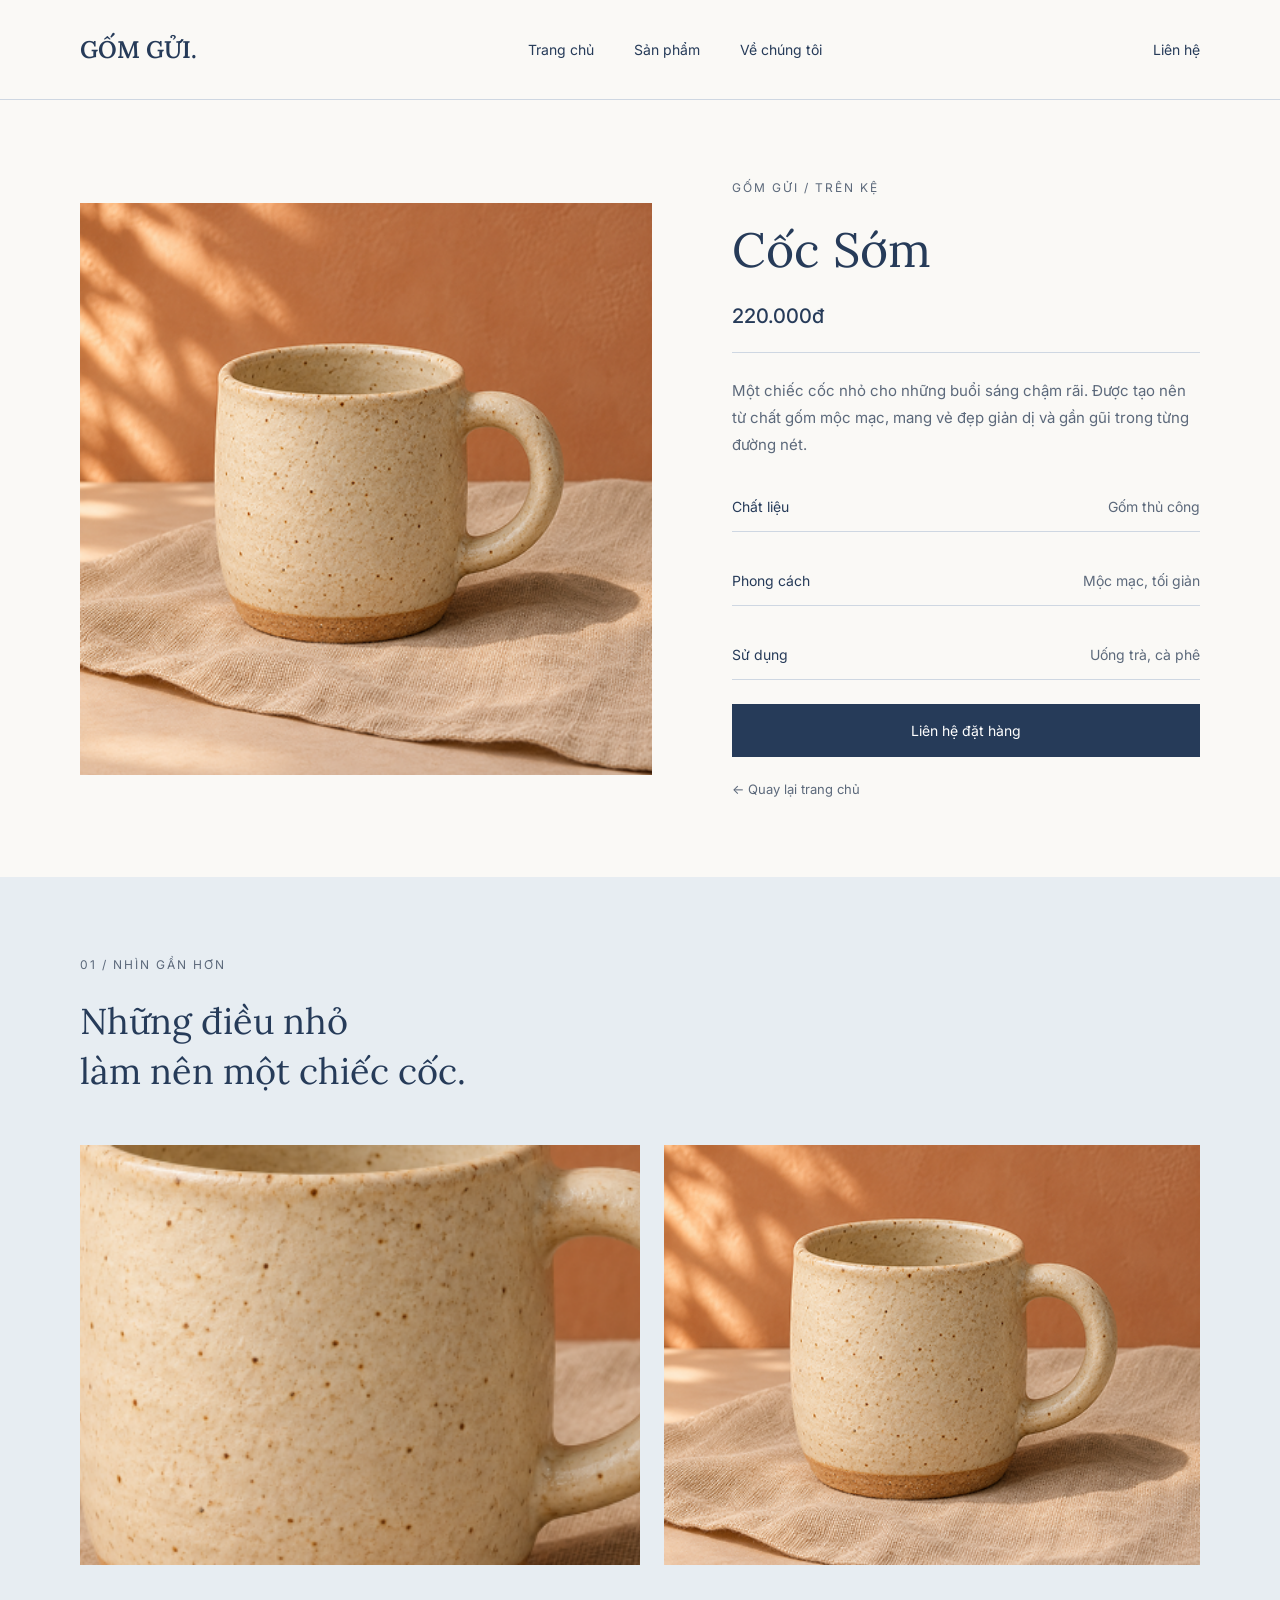
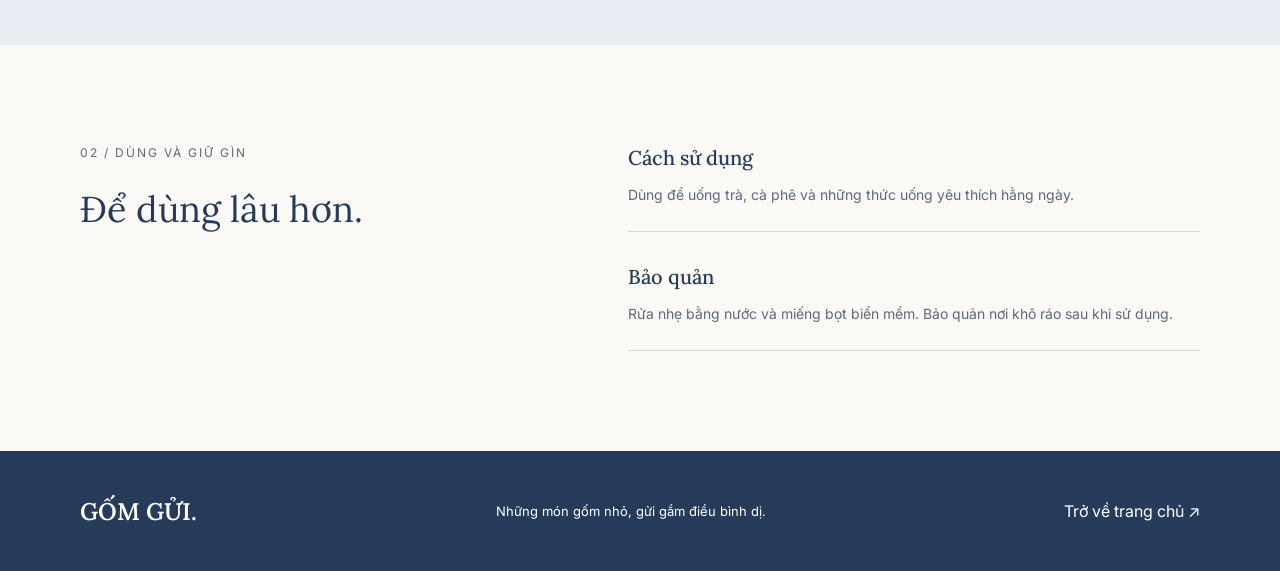
==== coc-som.html @ cb10458b "first commit" ====
<!DOCTYPE html>
<html lang="vi">
<head>
    <meta charset="UTF-8">
    <meta name="viewport" content="width=device-width, initial-scale=1.0">
    <title>Cốc Sớm - Gốm Gửi</title>
    <link rel="stylesheet" href="coc-som.css">
    <link href="https://fonts.googleapis.com/css2?family=Inter:wght@400;500;600;700&family=Lora:wght@400;500;600&display=swap" rel="stylesheet">
</head>
<body>
    <div class="page">

        <header class="header">
            <a href="index.html" class="logo">GỐM GỬI.</a>
            <nav class="menu">
                <a href="index.html">Trang chủ</a>
                <a href="index.html#san-pham">Sản phẩm</a>
                <a href="index.html#ve-chung-toi">Về chúng tôi</a>
            </nav>
            <a href="#" class="header-link">Liên hệ</a>
        </header>

        <main>
            <section class="product-detail">
                <div class="product-image">
                    <img src="images/coc-som.png" alt="Cốc Sớm">
                </div>

                <div class="product-info">
                    <p class="category">GỐM GỬI / TRÊN KỆ</p>
                    <h1>Cốc Sớm</h1>
                    <p class="price">220.000đ</p>

                    <div class="line"></div>

                    <p class="description">
                        Một chiếc cốc nhỏ cho những buổi sáng chậm rãi.
                        Được tạo nên từ chất gốm mộc mạc, mang vẻ đẹp
                        giản dị và gần gũi trong từng đường nét.
                    </p>

                    <div class="info-item">
                        <span>Chất liệu</span>
                        <span>Gốm thủ công</span>
                    </div>

                    <div class="info-item">
                        <span>Phong cách</span>
                        <span>Mộc mạc, tối giản</span>
                    </div>

                    <div class="info-item">
                        <span>Sử dụng</span>
                        <span>Uống trà, cà phê</span>
                    </div>

                    <a href="#" class="contact-button">Liên hệ đặt hàng</a>

                    <a href="index.html" class="back-link">← Quay lại trang chủ</a>
                </div>
            </section>

            <section class="product-story">
                <div class="story-title">
                    <p>01 / NHÌN GẦN HƠN</p>
                    <h2>Những điều nhỏ<br>làm nên một chiếc cốc.</h2>
                </div>

                <div class="story-images">
                    <img src="images/coc-som-gan.png" alt="Chi tiết Cốc Sớm">
                    <img src="images/coc-som-toan-canh.png" alt="Toàn cảnh Cốc Sớm">
                </div>
            </section>

            <section class="product-care">
                <div class="care-title">
                    <p>02 / DÙNG VÀ GIỮ GÌN</p>
                    <h2>Để dùng lâu hơn.</h2>
                </div>

                <div class="care-content">
                    <div class="care-item">
                        <h3>Cách sử dụng</h3>
                        <p>Dùng để uống trà, cà phê và những thức uống yêu thích hằng ngày.</p>
                    </div>

                    <div class="care-item">
                        <h3>Bảo quản</h3>
                        <p>Rửa nhẹ bằng nước và miếng bọt biển mềm. Bảo quản nơi khô ráo sau khi sử dụng.</p>
                    </div>
                </div>
            </section>
        </main>

        <footer class="footer">
            <a href="index.html" class="logo">GỐM GỬI.</a>
            <p>Những món gốm nhỏ, gửi gắm điều bình dị.</p>
            <a href="index.html">Trở về trang chủ ↗</a>
        </footer>

    </div>
</body>
</html>
---- coc-som.css ----
* {
    margin: 0;
    padding: 0;
    box-sizing: border-box;
}

body {
    display: flex;
    justify-content: center;
    font-family: 'Inter', sans-serif;
    background-color: #FAF9F6;
    color: #263B59;
}

.page {
    width: 100%;
    max-width: 1440px;
}

.header {
    height: 100px;
    display: flex;
    justify-content: space-between;
    align-items: center;
    padding: 0 80px;
    border-bottom: 1px solid #CED7E2;
}

.logo {
    font-family: 'Lora', serif;
    font-size: 24px;
    font-weight: 600;
    color: #263B59;
    text-decoration: none;
}

.menu {
    display: flex;
    align-items: center;
    gap: 40px;
}

.menu a,
.header-link {
    font-size: 14px;
    color: #263B59;
    text-decoration: none;
}

.product-detail {
    display: flex;
    align-items: center;
    gap: 80px;
    padding: 80px;
}

.product-image {
    width: 55%;
}

.product-image img {
    width: 100%;
    display: block;
    object-fit: cover;
}

.product-info {
    width: 45%;
    display: flex;
    flex-direction: column;
    align-items: flex-start;
    gap: 24px;
}

.category,
.story-title p,
.care-title p {
    font-size: 12px;
    letter-spacing: 2px;
    color: #5C697B;
}

.product-info h1,
.story-title h2,
.care-title h2 {
    font-family: 'Lora', serif;
    font-weight: 400;
}

.product-info h1 {
    font-size: 48px;
}

.price {
    font-size: 20px;
    font-weight: 500;
}

.line {
    width: 100%;
    height: 1px;
    background-color: #CED7E2;
}

.description {
    font-size: 15px;
    line-height: 1.8;
    color: #5C697B;
}

.info-item {
    width: 100%;
    display: flex;
    justify-content: space-between;
    gap: 16px;
    padding: 16px 0;
    border-bottom: 1px solid #CED7E2;
    font-size: 14px;
}

.info-item span:last-child {
    color: #5C697B;
}

.contact-button {
    width: 100%;
    padding: 18px;
    text-align: center;
    background-color: #263B59;
    color: #FFFFFF;
    text-decoration: none;
    font-size: 14px;
}

.back-link {
    color: #5C697B;
    font-size: 13px;
    text-decoration: none;
}

.product-story {
    padding: 80px;
    background-color: #E7EDF2;
}

.story-title {
    display: flex;
    flex-direction: column;
    gap: 24px;
    padding-bottom: 48px;
}

.story-title h2,
.care-title h2 {
    font-size: 36px;
    line-height: 1.4;
}

.story-images {
    display: flex;
    gap: 24px;
}

.story-images img {
    width: 50%;
    height: 420px;
    object-fit: cover;
}

.product-care {
    display: flex;
    justify-content: space-between;
    gap: 80px;
    padding: 100px 80px;
}

.care-title {
    width: 45%;
    display: flex;
    flex-direction: column;
    gap: 24px;
}

.care-content {
    width: 55%;
    display: flex;
    flex-direction: column;
    gap: 32px;
}

.care-item {
    display: flex;
    flex-direction: column;
    gap: 12px;
    padding-bottom: 24px;
    border-bottom: 1px solid #CED7E2;
}

.care-item h3 {
    font-family: 'Lora', serif;
    font-size: 20px;
    font-weight: 500;
}

.care-item p {
    font-size: 14px;
    line-height: 1.8;
    color: #5C697B;
}

.footer {
    min-height: 120px;
    display: flex;
    justify-content: space-between;
    align-items: center;
    gap: 24px;
    padding: 30px 80px;
    background-color: #263B59;
    color: #FFFFFF;
}

.footer .logo,
.footer a {
    color: #FFFFFF;
    text-decoration: none;
}

.footer p {
    font-size: 13px;
}
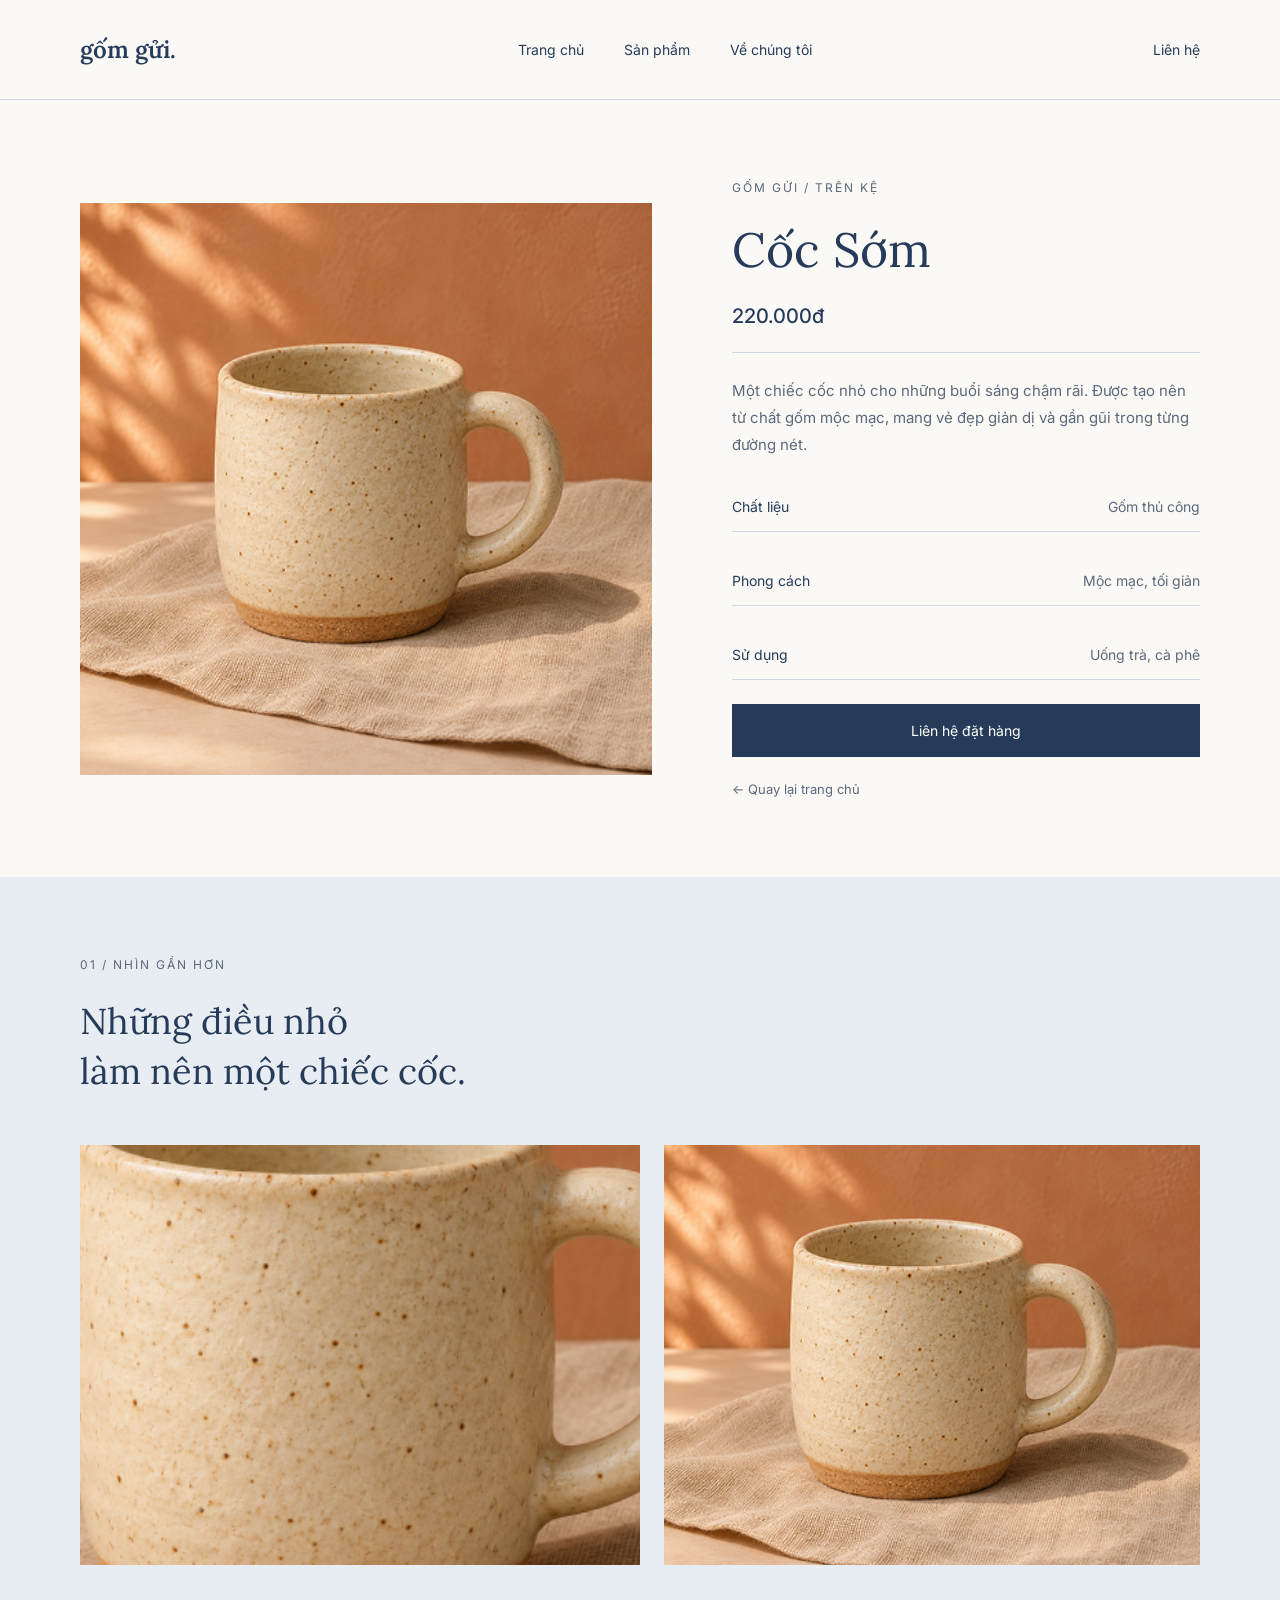
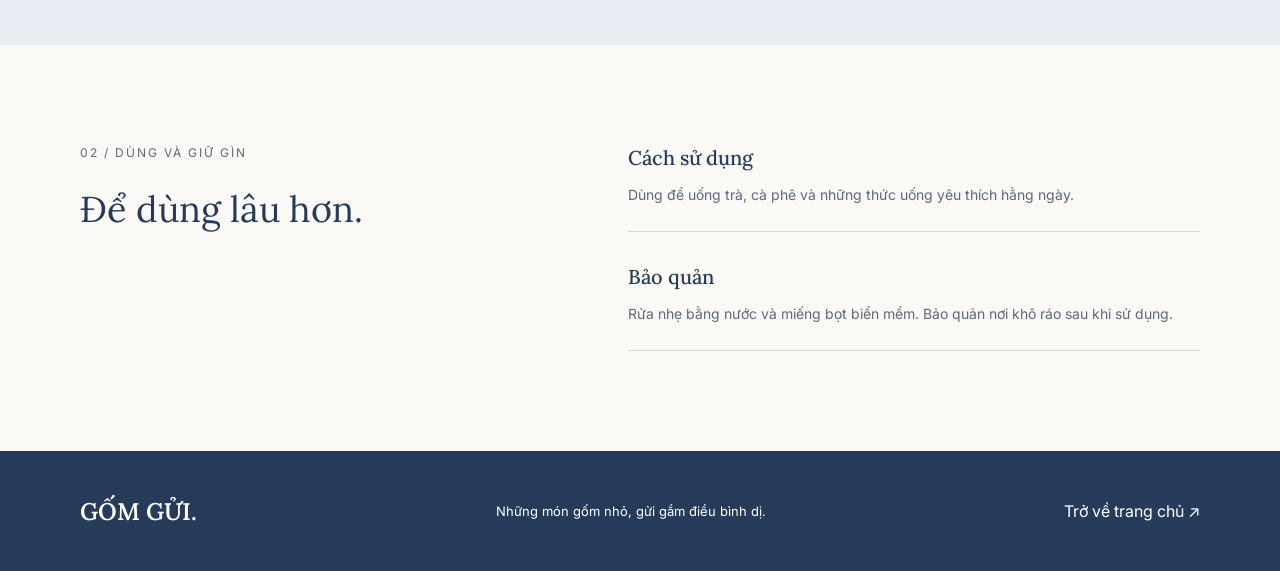
==== commit ffc180cd: "1" ====
--- a/coc-som.html
+++ b/coc-som.html
@@ -12,7 +12,7 @@
     <div class="page">
 
         <header class="header">
-            <a href="index.html" class="logo">GỐM GỬI.</a>
+            <a href="index.html" class="logo">gốm gửi.</a>
             <nav class="menu">
                 <a href="index.html">Trang chủ</a>
                 <a href="index.html#san-pham">Sản phẩm</a>
@@ -55,7 +55,7 @@
                         <span>Uống trà, cà phê</span>
                     </div>
 
-                    <a href="#" class="contact-button">Liên hệ đặt hàng</a>
+                    <a href="index.html#lien-he" class="contact-button">Liên hệ đặt hàng</a>
 
                     <a href="index.html" class="back-link">← Quay lại trang chủ</a>
                 </div>
